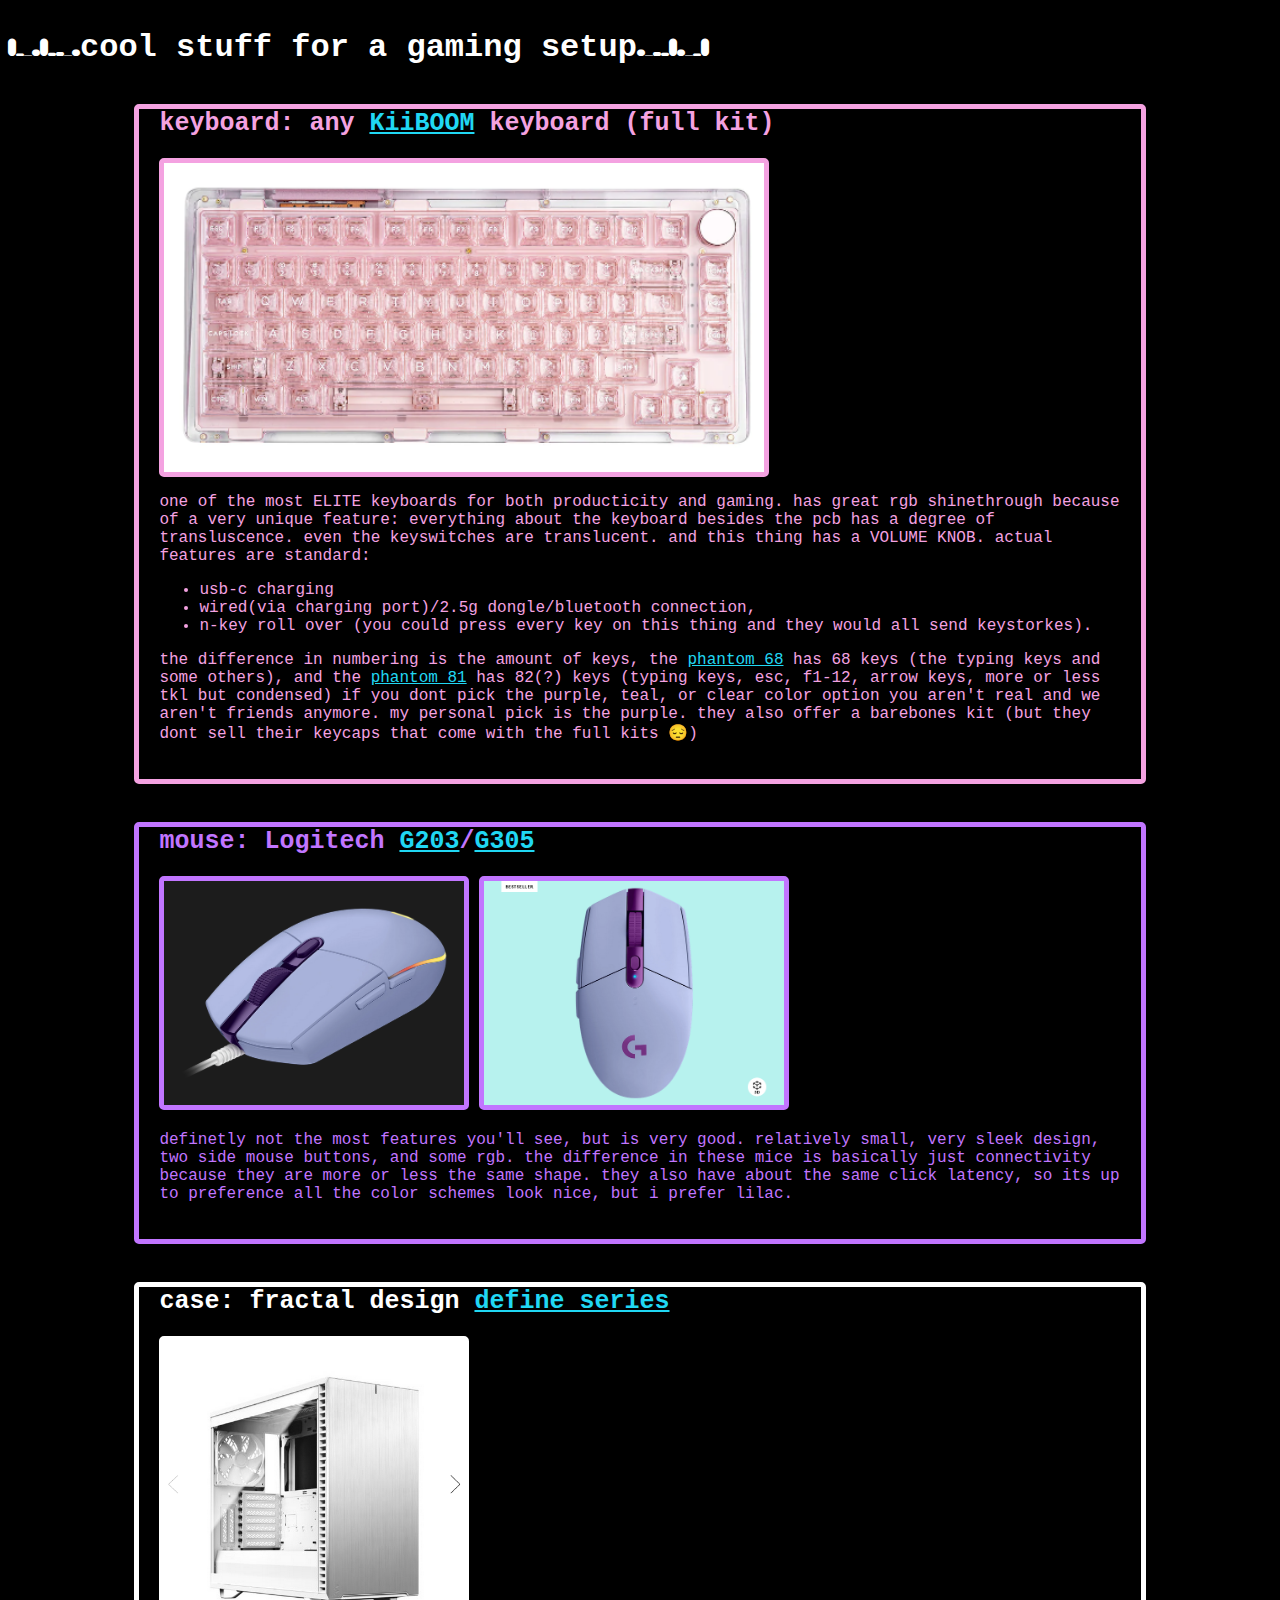
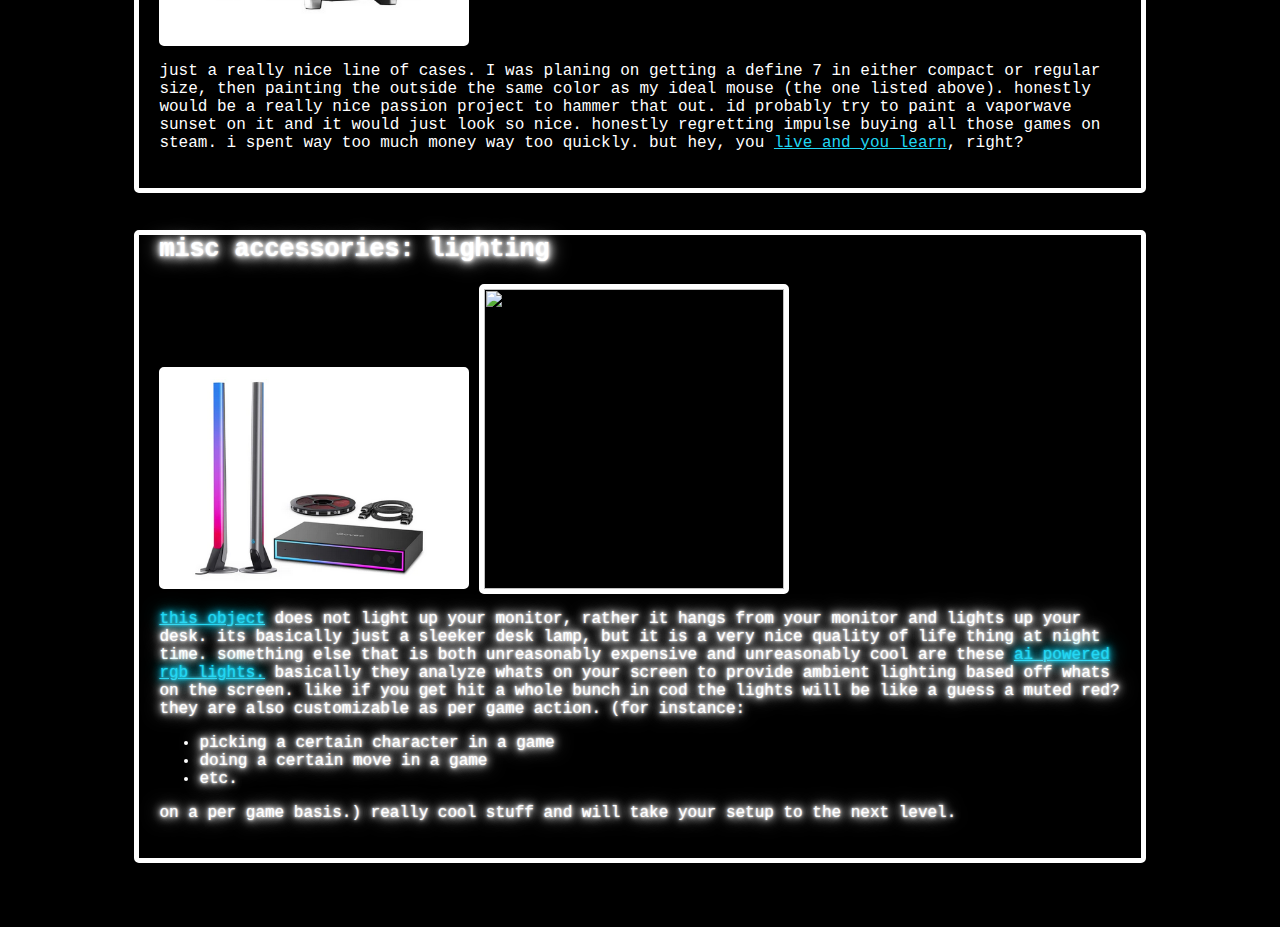
==== index.html @ 3f7cb167 "things should work now" ====
<html lang="en">
<head>
    <meta charset="UTF-8">
    <meta name="viewport" content="width=device-width, initial-scale=1.0">
    <link rel="stylesheet" href="/style.css">
    <link rel="preconnect" href="https://fonts.googleapis.com">
    <link rel="preconnect" href="https://fonts.gstatic.com" crossorigin>
    <link href="https://fonts.googleapis.com/css2?family=Wavefont:wght@300&display=swap" rel="stylesheet">
    <title>what a cool setup</title>
</head>
<body>
    <h1 class="blog-title" id="wave-text">wdaiwefai</h1><h1 class="blog-title">cool stuff for a gaming setup</h1><h1 class="blog-title" id="wave-text">iafewiadw</h1>
    <div class="card-container1" id="card-container">
        <div class="card-header">
            <span class="card-headertext">keyboard: any <a href="https://www.kiiboom.com/">KiiBOOM</a> keyboard (full kit)</span>
            <div class="card-body">
                <img src="/pink-phantom-85.png" id="keyboard-image">
                <p>
                   one of the most ELITE keyboards for both producticity and gaming.
                   has great rgb shinethrough because of a very unique feature:
                   everything about the keyboard besides the pcb has a degree of transluscence.
                   even the keyswitches are translucent. and this thing has a VOLUME KNOB.
                   actual features are standard:
                   <ul>
                   <li>usb-c charging</li>
                   <li>wired(via charging port)/2.5g dongle/bluetooth connection,</li>
                   <li>n-key roll over (you could press every key on this thing and they would all send keystorkes).</li>
                   </ul>
                   the difference in numbering is the amount of keys,
                   the <a href="https://www.kiiboom.com/products/kiiboom-phantom-68?variant=43936439304436">phantom 68</a> has 68 keys (the typing keys and some others),
                   and the <a href="https://www.kiiboom.com/products/kiiboom-phantom-81-v2?variant=44101857116404">phantom 81</a> has 82(?) keys (typing keys, esc, f1-12, arrow keys, more or less tkl but condensed)
                   if you dont pick the purple, teal, or clear color option you aren't real and we aren't friends anymore.
                   my personal pick is the purple.
                   they also offer a barebones kit (but they dont sell their keycaps that come with the full kits 😔)
                </p>
            </div>
        </div>
    </div>
    <div class="card-container2" id="card-container">
        <div class="card-header">
            <span class="card-headertext">mouse: Logitech <a href="https://www.logitechg.com/en-us/products/gaming-mice/g203-lightsync-rgb-gaming-mouse.910-005851.html">G203</a>/<a href="https://www.logitechg.com/en-us/products/gaming-mice/g305-lightspeed-wireless-gaming-mouse.910-006020.html">G305</a></span>
            <div class="card-body">
                <img src="/g203-lilac.png" id="mouse-image">
                <img src="/g305-lilac.png" id="mouse-image">
                <p>
                   definetly not the most features you'll see, but is very good.
                   relatively small, very sleek design, two side mouse buttons, and some rgb.
                   the difference in these mice is basically just connectivity because they are more or less the same shape.
                   they also have about the same click latency, so its up to preference
                   all the color schemes look nice, but i prefer lilac.
                </p>
            </div>
        </div>
    </div>
    <div class="card-container3" id="card-container">
        <div class="card-header">
            <span class="card-headertext">case: fractal design <a href="https://www.fractal-design.com/products/cases/define/">define series</a></span>
            <div class="card-body">
                <img src="/fractal-design-define-7-white-plexi.png" id="case-image">
                <p>
                   just a really nice line of cases. I was planing on getting a define 7 in either compact or regular size,
                   then painting the outside the same color as my ideal mouse (the one listed above).
                   honestly would be a really nice passion project to hammer that out.
                   id probably try to paint a vaporwave sunset on it and it would just look so nice.
                   honestly regretting impulse buying all those games on steam. i spent way too much money way too quickly.
                   but hey, you <a href="https://www.youtube.com/watch?v=z1BRZg0GG0A">live and you learn</a>, right?
                </p>
            </div>
        </div>
    </div>
    <div class="card-container4" id="card-container">
        <div class="card-header">
            <span class="card-headertext">misc accessories: lighting</span>
            <div class="card-body">
                <img src="/govee-ai-gaming-lights.png" id="lighting-image1">
                <img src="/monitor-light-from-amazon.png" id="lighting-image2">
                <p>
                   <a href="https://www.amazon.com/Computer-LOFTer-Adjustable-Brightness-Temperature/dp/B07TCYBQGK">this object</a> does not light up your monitor, rather it hangs from your monitor and lights up your desk.
                   its basically just a sleeker desk lamp, but it is a very nice quality of life thing at night time.
                   
                   something else that is both unreasonably expensive and unreasonably cool are these <a href="https://us.govee.com/products/govee-ai-gaming-sync-box-kit">ai powered rgb lights.</a>
                   basically they analyze whats on your screen to provide ambient lighting based off whats on the screen.
                   like if you get hit a whole bunch in cod the lights will be like a guess a muted red?
                   they are also customizable as per game action. (for instance:
                   <ul>
                    <li>picking a certain character in a game</li>
                    <li>doing a certain move in a game</li>
                    <li>etc.</li>
                   </ul>
                   on a per game basis.) really cool stuff and will take your setup to the next level.
                </p>
            </div>
        </div>
    </div>
</body>
</html>
---- style.css ----
body{

    background-color: #000000;
    font-family: "Source Code Pro", monospace;

}

a{

    color: #20d7f3;

}

h1{

    color: #ffffff;

}

.blog-title{

    display: inline;
    width: 10%;
    margin: auto;

}

#wave-text{

    font-family: 'Wavefont', cursive;
    font-size: 40px;
    font-weight: 800;

}

#card-container{

    border: 5px solid;
    border-radius: 5px;

}

#case-image{

    border: 5px solid;
    border-radius: 5px;
    width: 300px;

}

#keyboard-image{
    
    border: 5px solid;
    border-radius: 5px;
    width: 600px;

}

#mouse-image{

    border: 5px solid;
    border-radius: 5px;
    width: 300px;

}

#lighting-image1{

    border: 5px solid;
    border-radius: 5px;
    width: 300px

}

#lighting-image2{

    border: 5px solid;
    border-radius: 5px;
    width: 300px

}

.card-container1{

    border-color: #f4a2e1;
    color: #f4a2e1;
    margin-left: 10%;
    margin-right: 10%;
    margin-top: 37.5px;
    margin-bottom: 37.5px;

}

.card-container2{

    border-color: #c175ff;
    color: #c175ff;
    margin-left: 10%;
    margin-right: 10%;
    margin-top: 37.5px;
    margin-bottom: 37.5px;

}

.card-container3{

    border-color: #ffffff;
    color: #ffffff;
    margin-left: 10%;
    margin-right: 10%;
    margin-top: 37.5px;
    margin-bottom: 37.5px;

}

.card-container4{

    border-color: #ffffff;
    border: 7px transparent #ffffff;
    border: 9px transparent #ffffff;
    border: 13px transparent #ffffff;
    border: 18px transparent #ffffff;
    color: #ffffff;
    text-shadow:
      0 0 2px currentColor,
      0 0 4px currentColor,
      0 0 8px currentColor,
      0 0 12px currentColor,
      0 0 20px currentColor;
    margin-left: 10%;
    margin-right: 10%;
    margin-top: 37.5px;
    margin-bottom: 37.5px;
  
}

.card-headertext{

    font-size: 25px;
    font-weight: 700;
    width: auto;
    margin: auto;
    padding: 20px;

}

.card-body{

    padding: 20px;

}
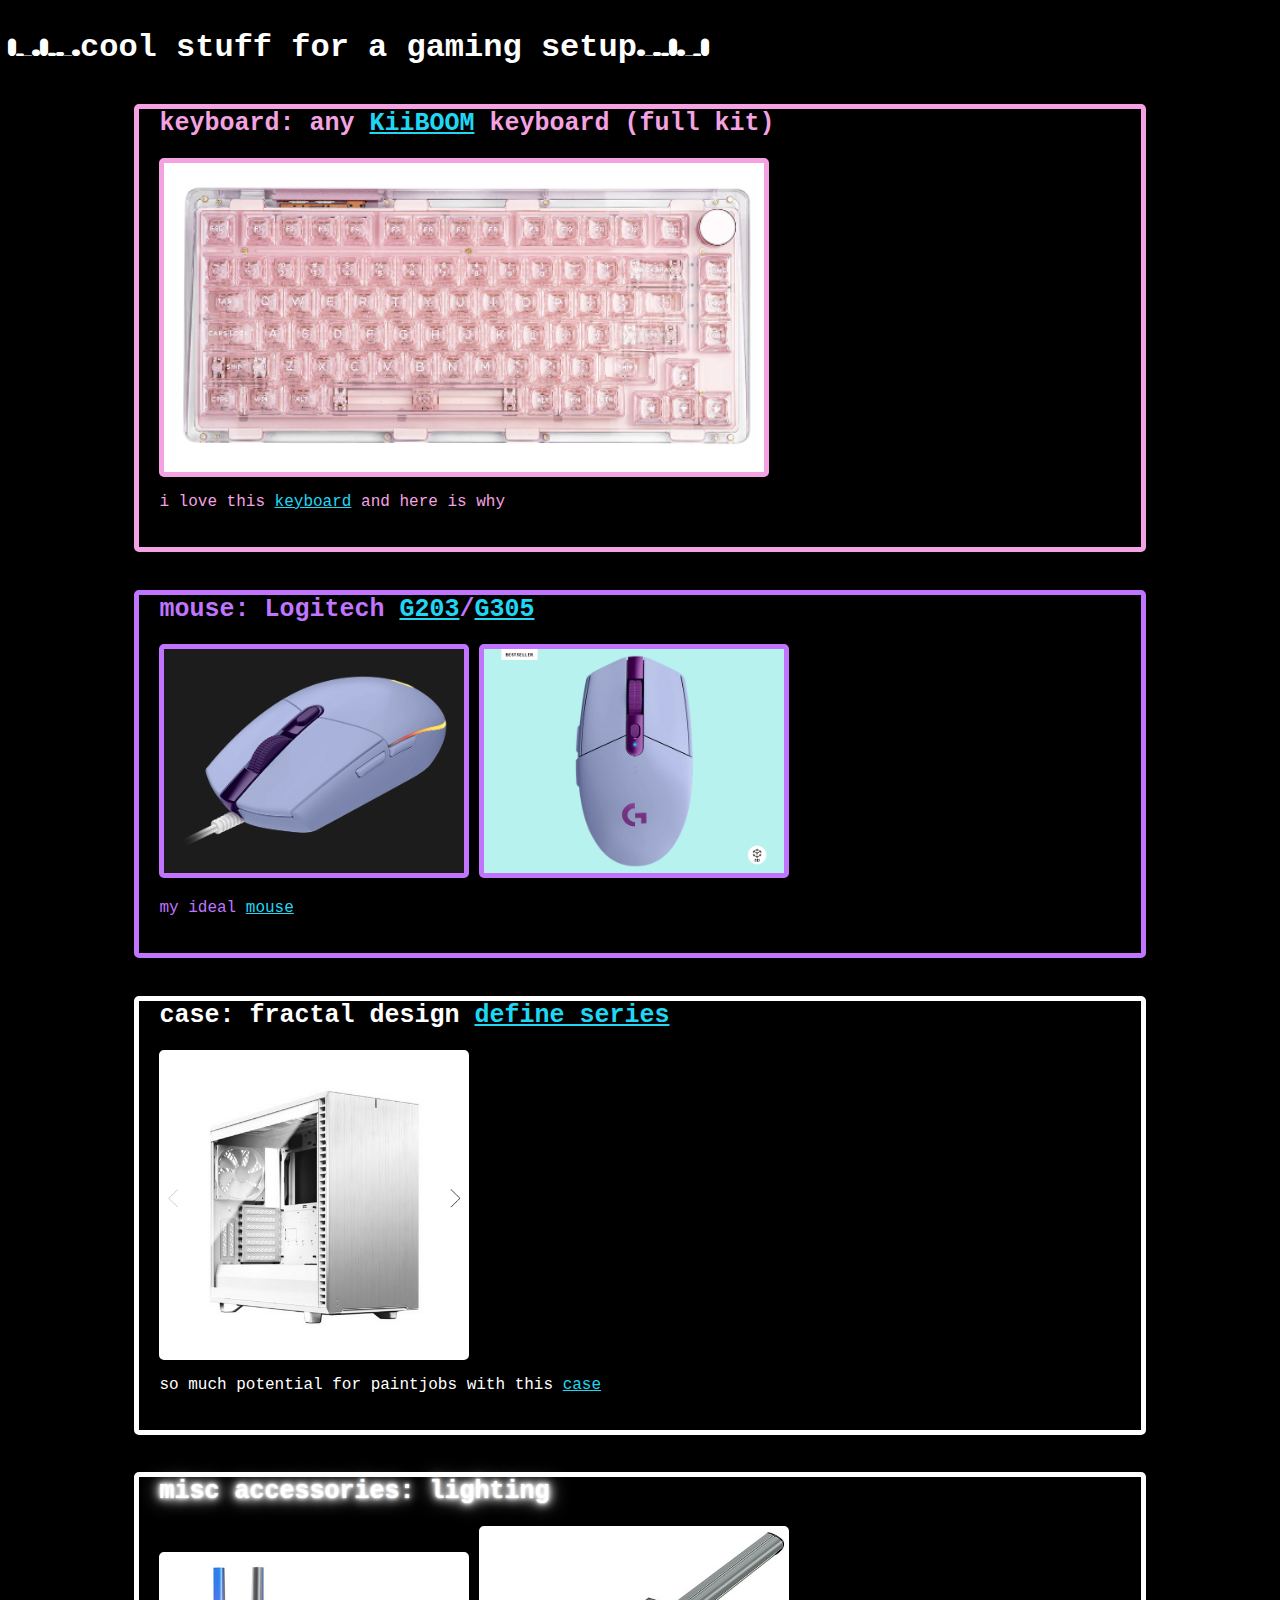
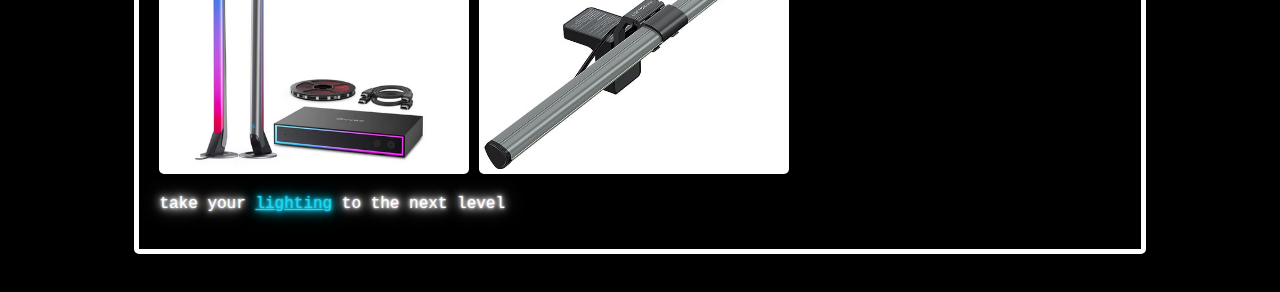
==== commit f923336d: "4afwewefaefa" ====
--- a/index.html
+++ b/index.html
@@ -16,22 +16,7 @@
             <div class="card-body">
                 <img src="/pink-phantom-85.png" id="keyboard-image">
                 <p>
-                   one of the most ELITE keyboards for both producticity and gaming.
-                   has great rgb shinethrough because of a very unique feature:
-                   everything about the keyboard besides the pcb has a degree of transluscence.
-                   even the keyswitches are translucent. and this thing has a VOLUME KNOB.
-                   actual features are standard:
-                   <ul>
-                   <li>usb-c charging</li>
-                   <li>wired(via charging port)/2.5g dongle/bluetooth connection,</li>
-                   <li>n-key roll over (you could press every key on this thing and they would all send keystorkes).</li>
-                   </ul>
-                   the difference in numbering is the amount of keys,
-                   the <a href="https://www.kiiboom.com/products/kiiboom-phantom-68?variant=43936439304436">phantom 68</a> has 68 keys (the typing keys and some others),
-                   and the <a href="https://www.kiiboom.com/products/kiiboom-phantom-81-v2?variant=44101857116404">phantom 81</a> has 82(?) keys (typing keys, esc, f1-12, arrow keys, more or less tkl but condensed)
-                   if you dont pick the purple, teal, or clear color option you aren't real and we aren't friends anymore.
-                   my personal pick is the purple.
-                   they also offer a barebones kit (but they dont sell their keycaps that come with the full kits 😔)
+                  i love this <a href="https://squooshposting.netlify.com/old.html">keyboard</a> and here is why
                 </p>
             </div>
         </div>
@@ -43,11 +28,7 @@
                 <img src="/g203-lilac.png" id="mouse-image">
                 <img src="/g305-lilac.png" id="mouse-image">
                 <p>
-                   definetly not the most features you'll see, but is very good.
-                   relatively small, very sleek design, two side mouse buttons, and some rgb.
-                   the difference in these mice is basically just connectivity because they are more or less the same shape.
-                   they also have about the same click latency, so its up to preference
-                   all the color schemes look nice, but i prefer lilac.
+                   my ideal <a href="https://squooshposting.netlify.com/old.html">mouse</a>
                 </p>
             </div>
         </div>
@@ -58,12 +39,7 @@
             <div class="card-body">
                 <img src="/fractal-design-define-7-white-plexi.png" id="case-image">
                 <p>
-                   just a really nice line of cases. I was planing on getting a define 7 in either compact or regular size,
-                   then painting the outside the same color as my ideal mouse (the one listed above).
-                   honestly would be a really nice passion project to hammer that out.
-                   id probably try to paint a vaporwave sunset on it and it would just look so nice.
-                   honestly regretting impulse buying all those games on steam. i spent way too much money way too quickly.
-                   but hey, you <a href="https://www.youtube.com/watch?v=z1BRZg0GG0A">live and you learn</a>, right?
+                   so much potential for paintjobs with this <a href="https://squooshposting.netlify.com/old.html">case</a>
                 </p>
             </div>
         </div>
@@ -73,21 +49,9 @@
             <span class="card-headertext">misc accessories: lighting</span>
             <div class="card-body">
                 <img src="/govee-ai-gaming-lights.png" id="lighting-image1">
-                <img src="/monitor-light-from-amazon.png" id="lighting-image2">
+                <img src="/amazon-monitor-light.png" id="lighting-image2">
                 <p>
-                   <a href="https://www.amazon.com/Computer-LOFTer-Adjustable-Brightness-Temperature/dp/B07TCYBQGK">this object</a> does not light up your monitor, rather it hangs from your monitor and lights up your desk.
-                   its basically just a sleeker desk lamp, but it is a very nice quality of life thing at night time.
-                   
-                   something else that is both unreasonably expensive and unreasonably cool are these <a href="https://us.govee.com/products/govee-ai-gaming-sync-box-kit">ai powered rgb lights.</a>
-                   basically they analyze whats on your screen to provide ambient lighting based off whats on the screen.
-                   like if you get hit a whole bunch in cod the lights will be like a guess a muted red?
-                   they are also customizable as per game action. (for instance:
-                   <ul>
-                    <li>picking a certain character in a game</li>
-                    <li>doing a certain move in a game</li>
-                    <li>etc.</li>
-                   </ul>
-                   on a per game basis.) really cool stuff and will take your setup to the next level.
+                   take your <a href="https://squooshposting.netlify.com/old.html">lighting</a> to the next level
                 </p>
             </div>
         </div>
